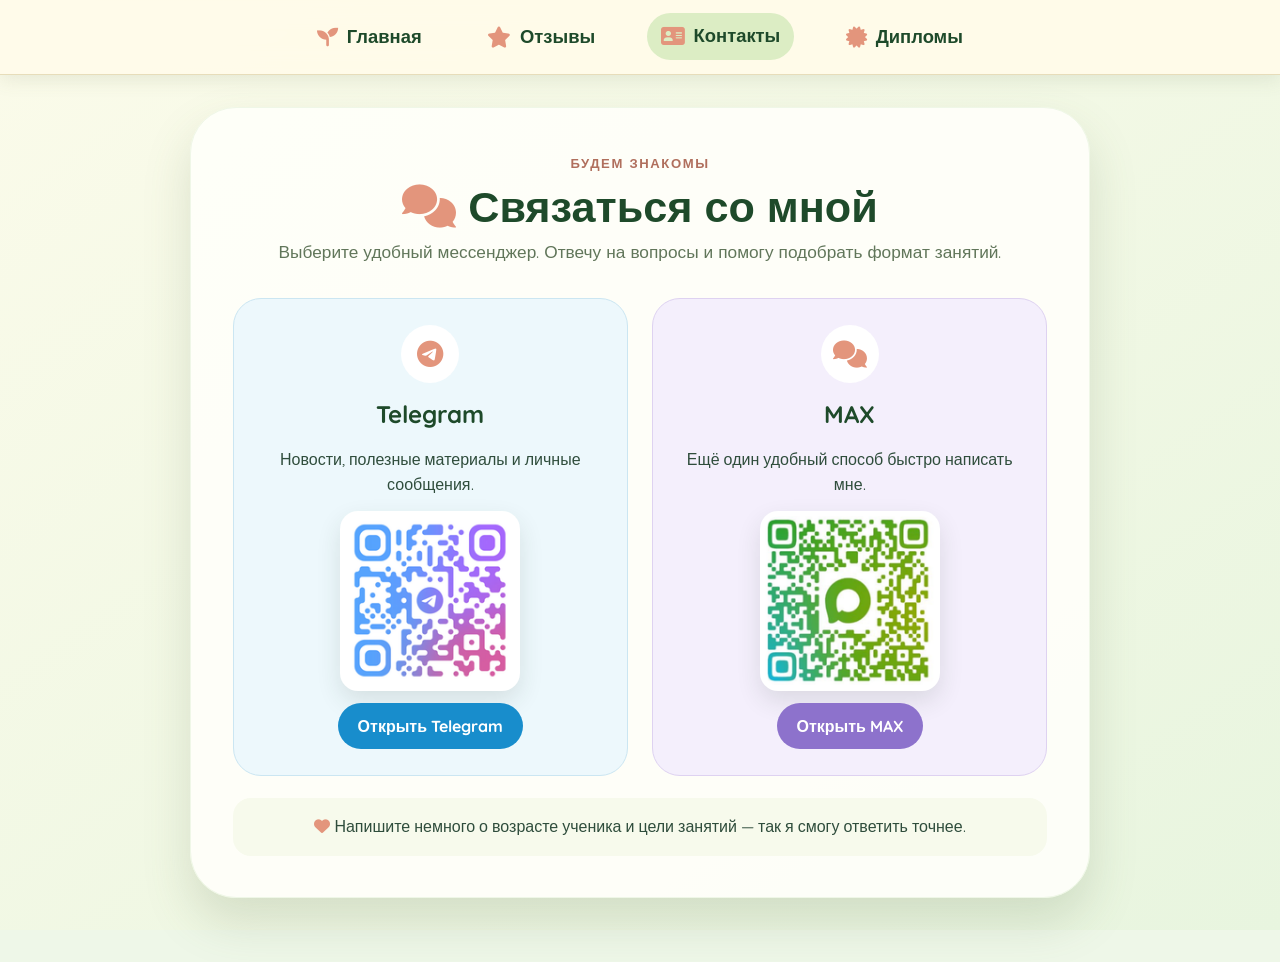
==== contacts.html @ 6bb73559 "Split site sections into separate pages" ====
<!doctype html><html lang="ru"><head><meta charset="utf-8"><meta name="viewport" content="width=device-width,initial-scale=1"><meta name="description" content="Связаться с преподавателем английского Еленой Чистяковой."><title>Контакты · Елена Чистякова</title><link rel="preconnect" href="https://fonts.googleapis.com"><link rel="preconnect" href="https://fonts.gstatic.com" crossorigin><link href="https://fonts.googleapis.com/css2?family=Quicksand:wght@400;500;600;700&display=swap" rel="stylesheet"><link rel="stylesheet" href="https://cdnjs.cloudflare.com/ajax/libs/font-awesome/6.0.0-beta3/css/all.min.css"><link rel="stylesheet" href="./styles.css"></head>
<body><nav class="site-nav" aria-label="Основная навигация"><a class="nav-link" href="./"><i class="fas fa-seedling"></i>Главная</a><a class="nav-link" href="./reviews"><i class="fas fa-star"></i>Отзывы</a><a class="nav-link active" href="./contacts" aria-current="page"><i class="fas fa-address-card"></i>Контакты</a><a class="nav-link" href="./diplomas"><i class="fas fa-certificate"></i>Дипломы</a></nav>
<main class="page-shell"><section class="main-card compact-card"><header class="page-heading"><span class="eyebrow">Будем знакомы</span><h1><i class="fas fa-comments"></i> Связаться со мной</h1><p>Выберите удобный мессенджер. Отвечу на вопросы и помогу подобрать формат занятий.</p></header><div class="contact-grid">
<article class="contact-card telegram-card"><div class="contact-icon"><i class="fab fa-telegram-plane"></i></div><h2>Telegram</h2><p>Новости, полезные материалы и личные сообщения.</p><img src="./assets/qr-telegram.png" alt="QR-код Telegram" width="180" height="180" decoding="async"><a class="btn btn-telegram" href="https://t.me/Elena_Simple_english" target="_blank" rel="noopener">Открыть Telegram</a></article>
<article class="contact-card max-card"><div class="contact-icon"><i class="fas fa-comments"></i></div><h2>MAX</h2><p>Ещё один удобный способ быстро написать мне.</p><img src="./assets/qr-max.png" alt="QR-код MAX" width="180" height="180" decoding="async"><a class="btn btn-max" href="https://max.ru/u/f9LHodD0cOKUETJ3zslv_2gsee7gSmmA3b-eqXK77FQz8dY4U97Ny3anqdg" target="_blank" rel="noopener">Открыть MAX</a></article>
</div><p class="contact-note"><i class="fas fa-heart"></i> Напишите немного о возрасте ученика и цели занятий — так я смогу ответить точнее.</p></section></main></body></html>
---- styles.css ----
:root{--green:#1e4a2a;--sage:#dcedc4;--coral:#e3957c;--gold:#c7b26b;--shadow:0 24px 48px rgba(88,112,72,.18)}
*{box-sizing:border-box;margin:0;padding:0}html{background:#eef7e8}body{min-height:100vh;color:#2f4d3c;font-family:"Quicksand",sans-serif;line-height:1.6;background:linear-gradient(145deg,#fbfbea,#e8f5df)}a{color:inherit}
.site-nav{position:sticky;top:0;z-index:100;display:flex;justify-content:center;gap:clamp(.4rem,3vw,3rem);padding:.85rem 1rem;background:rgba(255,251,234,.96);border-bottom:1px solid #e7ddba;box-shadow:0 5px 18px rgba(95,110,70,.12);backdrop-filter:blur(12px)}
.nav-link{display:inline-flex;align-items:center;gap:.55rem;padding:.55rem .85rem;border-radius:999px;color:var(--green);font-size:clamp(.9rem,2vw,1.15rem);font-weight:700;text-decoration:none;white-space:nowrap;transition:.2s}.nav-link i{color:var(--coral);font-size:1.15em}.nav-link:hover,.nav-link.active{background:var(--sage);transform:translateY(-1px)}
.page-shell{width:min(1180px,92%);margin:2rem auto;padding-bottom:2rem}.main-card{padding:clamp(1.25rem,4vw,2.6rem);background:rgba(255,255,250,.92);border:1px solid #eff7e7;border-radius:clamp(24px,4vw,46px);box-shadow:var(--shadow)}
.hero-grid{display:grid;grid-template-columns:minmax(260px,1fr) minmax(0,2fr);gap:clamp(1.5rem,4vw,2.7rem);align-items:start}.photo-section{text-align:center}.photo-frame{overflow:hidden;border:4px solid #fff9df;border-radius:38px;background:#d9e8cf;box-shadow:0 22px 34px -12px #87a47b}.photo-frame img{display:block;width:100%;height:auto}.photo-caption{display:inline-flex;align-items:center;gap:.6rem;margin-top:1.2rem;padding:.7rem 1.1rem;border:1px solid #d2e5c0;border-radius:999px;background:#f0fae8;font-weight:600}.photo-caption i,.details i,.approach i{color:var(--coral)}
.info-section{display:grid;gap:1.25rem}.name-title{padding-left:1.2rem;border-left:9px solid #b0d2a2}.name-title h1{color:var(--green);font-size:clamp(1.8rem,4vw,2.5rem);line-height:1.2}.name-title p{display:inline-block;margin-top:.55rem;padding:.2rem .8rem;border-radius:999px;background:var(--sage);font-weight:600}.highlight,.approach,blockquote,.details{padding:1.15rem 1.3rem;border-radius:24px}.highlight{background:#e1f0d6;font-weight:600}.highlight i{margin-right:.5rem;color:var(--coral)}.details{display:grid;gap:.8rem;background:#fffefa;border:1px solid #dfedcf}.details p,.approach{display:flex;gap:.8rem;align-items:flex-start}.details i,.approach i{width:1.5rem;margin-top:.25rem;font-size:1.2rem}.approach{border-left:7px solid var(--gold);background:#ecf7e5}blockquote{border:2px dashed #c7dbb2;background:#fcf9e7;font-weight:600}
.button-group,.center-action{display:flex;flex-wrap:wrap;justify-content:center;gap:.8rem}.btn{display:inline-flex;align-items:center;justify-content:center;gap:.55rem;padding:.8rem 1.25rem;border:0;border-radius:999px;font:700 1rem "Quicksand",sans-serif;text-decoration:none;cursor:pointer;transition:.2s}.btn:hover{transform:translateY(-2px);filter:brightness(1.04)}.btn-primary{background:#79b56b;color:#fff}.btn-warm{background:#f7dfae;color:#435337}.btn-telegram{background:#188dcc;color:#fff}.btn-max{background:#8d72cc;color:#fff}
.page-heading{max-width:760px;margin:0 auto 2rem;text-align:center}.page-heading h1{margin:.35rem 0;color:var(--green);font-size:clamp(1.8rem,5vw,2.7rem);line-height:1.2}.page-heading h1 i{color:var(--coral)}.page-heading p{color:#61765a;font-size:1.08rem}.eyebrow{color:#b06f5d;font-size:.82rem;font-weight:700;letter-spacing:.12em;text-transform:uppercase}
.reviews-grid{display:grid;grid-template-columns:repeat(2,minmax(0,1fr));gap:1.2rem}.review-card{display:flex;flex-direction:column;justify-content:space-between;padding:1.4rem;border:1px solid #dce9d2;border-radius:26px;background:#fff;box-shadow:0 13px 22px -18px #63805d}.review-card p{font-style:italic}.review-card footer{display:grid;margin-top:1rem;padding-top:.8rem;border-top:2px dashed #d3e2bd}.review-card footer strong{color:var(--green)}.review-card footer span{color:#6b865e;font-size:.88rem}.center-action{margin-top:1.7rem}
.compact-card{max-width:900px;margin-inline:auto}.contact-grid{display:grid;grid-template-columns:repeat(2,minmax(0,1fr));gap:1.5rem}.contact-card{display:flex;flex-direction:column;align-items:center;gap:.8rem;padding:1.6rem;text-align:center;border-radius:28px}.telegram-card{background:#edf8fc;border:1px solid #cbe6f2}.max-card{background:#f4effc;border:1px solid #ded2f1}.contact-icon{display:grid;width:58px;height:58px;place-items:center;border-radius:50%;background:#fff;color:var(--coral);font-size:1.7rem}.contact-card h2{color:var(--green)}.contact-card img{width:180px;height:180px;padding:.35rem;border-radius:18px;background:#fff;box-shadow:0 10px 25px rgba(40,60,40,.12)}.contact-note{margin-top:1.4rem;padding:1rem;text-align:center;border-radius:18px;background:#f7faec}.contact-note i{color:var(--coral)}
.diploma-layout{text-align:center}.diploma-emblem{display:grid;width:100px;height:100px;margin:0 auto 1rem;place-items:center;border-radius:50%;color:#fff;background:linear-gradient(145deg,#dbc477,#b99e4e);box-shadow:0 15px 30px rgba(169,142,58,.25);font-size:3rem}.achievement-list{display:grid;gap:.8rem;max-width:680px;margin:0 auto 1.5rem;text-align:left}.achievement-list>div{display:flex;align-items:center;gap:1rem;padding:1rem;border-radius:20px;background:#f3f8ec}.achievement-list i{width:2rem;color:var(--coral);font-size:1.35rem;text-align:center}.achievement-list span{display:grid}.achievement-list small{color:#6e8068}.diploma-button{margin:auto}.external-note{margin-top:.8rem;color:#74806f;font-size:.85rem}
.gift-button{position:fixed;bottom:22px;left:22px;width:58px;height:58px;border:3px solid var(--gold);border-radius:50%;color:#4e5d3e;background:#ffeac2;box-shadow:0 8px 25px rgba(160,136,59,.32);font-size:1.5rem;cursor:pointer}.modal{position:fixed;inset:0;z-index:200;display:none;place-items:center;padding:1rem;background:rgba(34,58,37,.82);backdrop-filter:blur(8px)}.modal.open{display:grid}.modal-card{position:relative;width:min(460px,100%);padding:2rem;border-radius:30px;background:#fff;text-align:center;box-shadow:0 30px 60px rgba(0,0,0,.3)}.modal-card h2{color:var(--green)}.modal-close{position:absolute;top:12px;right:14px;width:38px;height:38px;border:0;border-radius:50%;color:#fff;background:var(--coral);font-size:1.5rem;cursor:pointer}.gift-content{display:grid;justify-items:center;gap:1rem;margin-top:1rem;padding:1.3rem;border-radius:20px;background:#f0fae8}.gift-icon{font-size:3.5rem}.gift-result{display:grid;justify-items:center;gap:.8rem}
@media(max-width:760px){.site-nav{justify-content:flex-start;overflow-x:auto}.page-shell{width:95%;margin-top:1rem}.hero-grid,.reviews-grid,.contact-grid{grid-template-columns:1fr}.photo-section{max-width:580px;margin:auto}.name-title h1{font-size:1.65rem}.nav-link{font-size:.88rem;padding:.45rem .62rem}.gift-button{width:48px;height:48px;bottom:12px;left:12px}}
@media(max-width:420px){.nav-link{gap:.35rem}.main-card{padding:1rem}.details,.highlight,.approach,blockquote{padding:.9rem}.contact-card{padding:1rem}}
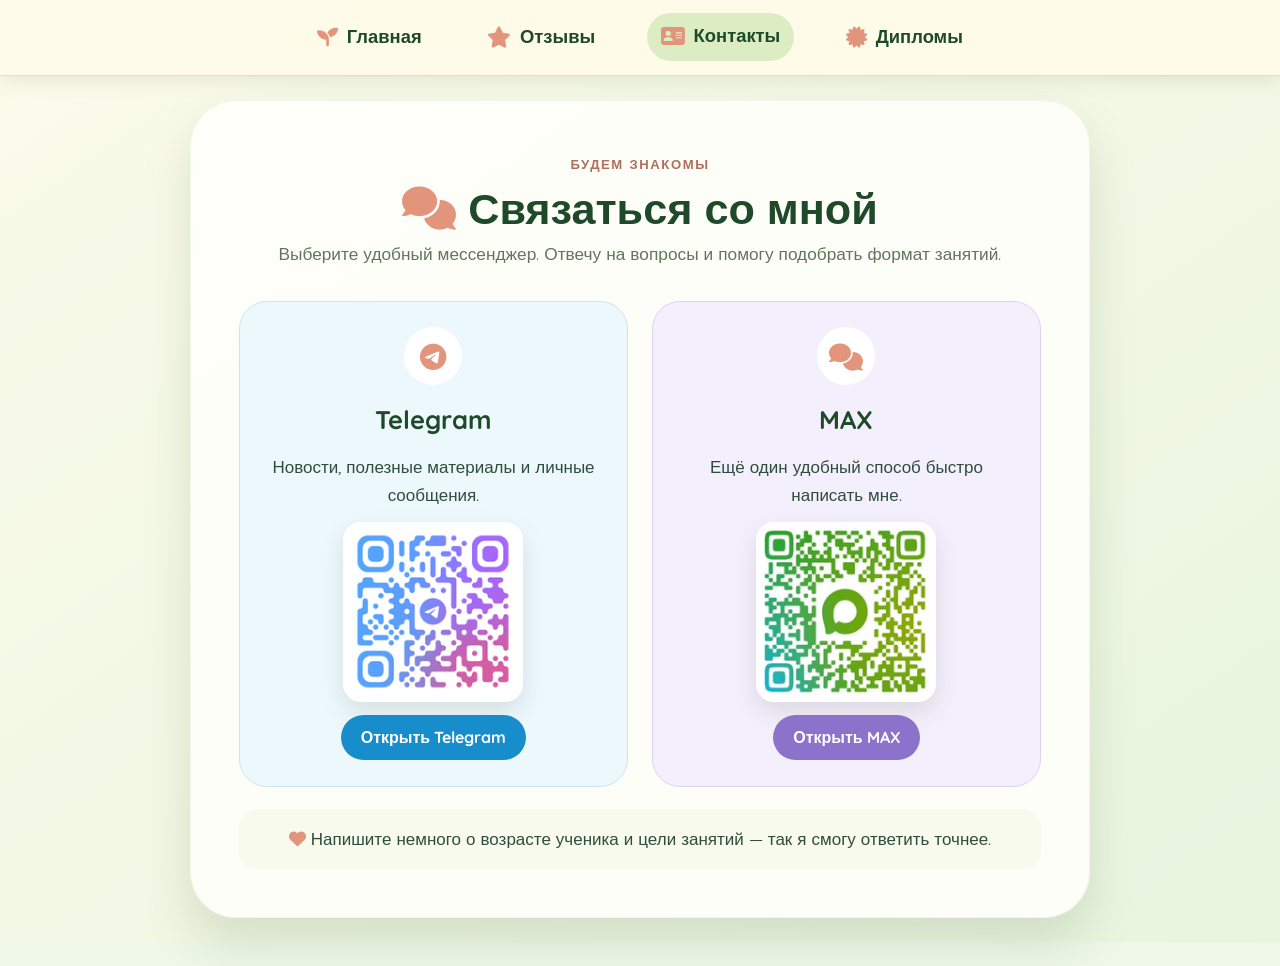
==== commit 07ed42ff: "Publish multi-page site with diploma gallery" ====
--- a/contacts.html
+++ b/contacts.html
@@ -1,5 +1,5 @@
 <!doctype html><html lang="ru"><head><meta charset="utf-8"><meta name="viewport" content="width=device-width,initial-scale=1"><meta name="description" content="Связаться с преподавателем английского Еленой Чистяковой."><title>Контакты · Елена Чистякова</title><link rel="preconnect" href="https://fonts.googleapis.com"><link rel="preconnect" href="https://fonts.gstatic.com" crossorigin><link href="https://fonts.googleapis.com/css2?family=Quicksand:wght@400;500;600;700&display=swap" rel="stylesheet"><link rel="stylesheet" href="https://cdnjs.cloudflare.com/ajax/libs/font-awesome/6.0.0-beta3/css/all.min.css"><link rel="stylesheet" href="./styles.css"></head>
-<body><nav class="site-nav" aria-label="Основная навигация"><a class="nav-link" href="./"><i class="fas fa-seedling"></i>Главная</a><a class="nav-link" href="./reviews"><i class="fas fa-star"></i>Отзывы</a><a class="nav-link active" href="./contacts" aria-current="page"><i class="fas fa-address-card"></i>Контакты</a><a class="nav-link" href="./diplomas"><i class="fas fa-certificate"></i>Дипломы</a></nav>
+<body><nav class="site-nav" aria-label="Основная навигация"><a class="nav-link" href="./index.html"><i class="fas fa-seedling"></i>Главная</a><a class="nav-link" href="./reviews.html"><i class="fas fa-star"></i>Отзывы</a><a class="nav-link active" href="./contacts.html" aria-current="page"><i class="fas fa-address-card"></i>Контакты</a><a class="nav-link" href="./diplomas.html"><i class="fas fa-certificate"></i>Дипломы</a></nav>
 <main class="page-shell"><section class="main-card compact-card"><header class="page-heading"><span class="eyebrow">Будем знакомы</span><h1><i class="fas fa-comments"></i> Связаться со мной</h1><p>Выберите удобный мессенджер. Отвечу на вопросы и помогу подобрать формат занятий.</p></header><div class="contact-grid">
 <article class="contact-card telegram-card"><div class="contact-icon"><i class="fab fa-telegram-plane"></i></div><h2>Telegram</h2><p>Новости, полезные материалы и личные сообщения.</p><img src="./assets/qr-telegram.png" alt="QR-код Telegram" width="180" height="180" decoding="async"><a class="btn btn-telegram" href="https://t.me/Elena_Simple_english" target="_blank" rel="noopener">Открыть Telegram</a></article>
 <article class="contact-card max-card"><div class="contact-icon"><i class="fas fa-comments"></i></div><h2>MAX</h2><p>Ещё один удобный способ быстро написать мне.</p><img src="./assets/qr-max.png" alt="QR-код MAX" width="180" height="180" decoding="async"><a class="btn btn-max" href="https://max.ru/u/f9LHodD0cOKUETJ3zslv_2gsee7gSmmA3b-eqXK77FQz8dY4U97Ny3anqdg" target="_blank" rel="noopener">Открыть MAX</a></article>
--- a/styles.css
+++ b/styles.css
@@ -1,15 +1,15 @@
 :root{--green:#1e4a2a;--sage:#dcedc4;--coral:#e3957c;--gold:#c7b26b;--shadow:0 24px 48px rgba(88,112,72,.18)}
-*{box-sizing:border-box;margin:0;padding:0}html{background:#eef7e8}body{min-height:100vh;color:#2f4d3c;font-family:"Quicksand",sans-serif;line-height:1.6;background:linear-gradient(145deg,#fbfbea,#e8f5df)}a{color:inherit}
+*{box-sizing:border-box;margin:0;padding:0}html{background:#eef7e8}body{min-height:100vh;color:#2f4d3c;font:17px/1.65 "Quicksand",sans-serif;background:linear-gradient(145deg,#fbfbea,#e8f5df)}a{color:inherit}
 .site-nav{position:sticky;top:0;z-index:100;display:flex;justify-content:center;gap:clamp(.4rem,3vw,3rem);padding:.85rem 1rem;background:rgba(255,251,234,.96);border-bottom:1px solid #e7ddba;box-shadow:0 5px 18px rgba(95,110,70,.12);backdrop-filter:blur(12px)}
 .nav-link{display:inline-flex;align-items:center;gap:.55rem;padding:.55rem .85rem;border-radius:999px;color:var(--green);font-size:clamp(.9rem,2vw,1.15rem);font-weight:700;text-decoration:none;white-space:nowrap;transition:.2s}.nav-link i{color:var(--coral);font-size:1.15em}.nav-link:hover,.nav-link.active{background:var(--sage);transform:translateY(-1px)}
-.page-shell{width:min(1180px,92%);margin:2rem auto;padding-bottom:2rem}.main-card{padding:clamp(1.25rem,4vw,2.6rem);background:rgba(255,255,250,.92);border:1px solid #eff7e7;border-radius:clamp(24px,4vw,46px);box-shadow:var(--shadow)}
+.page-shell{width:min(1280px,96%);min-height:calc(100vh - 86px);margin:1.5rem auto;padding-bottom:1.5rem}.main-card{min-height:calc(100vh - 116px);padding:clamp(1.4rem,4vw,3rem);background:rgba(255,255,250,.92);border:1px solid #eff7e7;border-radius:clamp(24px,4vw,46px);box-shadow:var(--shadow)}
 .hero-grid{display:grid;grid-template-columns:minmax(260px,1fr) minmax(0,2fr);gap:clamp(1.5rem,4vw,2.7rem);align-items:start}.photo-section{text-align:center}.photo-frame{overflow:hidden;border:4px solid #fff9df;border-radius:38px;background:#d9e8cf;box-shadow:0 22px 34px -12px #87a47b}.photo-frame img{display:block;width:100%;height:auto}.photo-caption{display:inline-flex;align-items:center;gap:.6rem;margin-top:1.2rem;padding:.7rem 1.1rem;border:1px solid #d2e5c0;border-radius:999px;background:#f0fae8;font-weight:600}.photo-caption i,.details i,.approach i{color:var(--coral)}
 .info-section{display:grid;gap:1.25rem}.name-title{padding-left:1.2rem;border-left:9px solid #b0d2a2}.name-title h1{color:var(--green);font-size:clamp(1.8rem,4vw,2.5rem);line-height:1.2}.name-title p{display:inline-block;margin-top:.55rem;padding:.2rem .8rem;border-radius:999px;background:var(--sage);font-weight:600}.highlight,.approach,blockquote,.details{padding:1.15rem 1.3rem;border-radius:24px}.highlight{background:#e1f0d6;font-weight:600}.highlight i{margin-right:.5rem;color:var(--coral)}.details{display:grid;gap:.8rem;background:#fffefa;border:1px solid #dfedcf}.details p,.approach{display:flex;gap:.8rem;align-items:flex-start}.details i,.approach i{width:1.5rem;margin-top:.25rem;font-size:1.2rem}.approach{border-left:7px solid var(--gold);background:#ecf7e5}blockquote{border:2px dashed #c7dbb2;background:#fcf9e7;font-weight:600}
 .button-group,.center-action{display:flex;flex-wrap:wrap;justify-content:center;gap:.8rem}.btn{display:inline-flex;align-items:center;justify-content:center;gap:.55rem;padding:.8rem 1.25rem;border:0;border-radius:999px;font:700 1rem "Quicksand",sans-serif;text-decoration:none;cursor:pointer;transition:.2s}.btn:hover{transform:translateY(-2px);filter:brightness(1.04)}.btn-primary{background:#79b56b;color:#fff}.btn-warm{background:#f7dfae;color:#435337}.btn-telegram{background:#188dcc;color:#fff}.btn-max{background:#8d72cc;color:#fff}
 .page-heading{max-width:760px;margin:0 auto 2rem;text-align:center}.page-heading h1{margin:.35rem 0;color:var(--green);font-size:clamp(1.8rem,5vw,2.7rem);line-height:1.2}.page-heading h1 i{color:var(--coral)}.page-heading p{color:#61765a;font-size:1.08rem}.eyebrow{color:#b06f5d;font-size:.82rem;font-weight:700;letter-spacing:.12em;text-transform:uppercase}
 .reviews-grid{display:grid;grid-template-columns:repeat(2,minmax(0,1fr));gap:1.2rem}.review-card{display:flex;flex-direction:column;justify-content:space-between;padding:1.4rem;border:1px solid #dce9d2;border-radius:26px;background:#fff;box-shadow:0 13px 22px -18px #63805d}.review-card p{font-style:italic}.review-card footer{display:grid;margin-top:1rem;padding-top:.8rem;border-top:2px dashed #d3e2bd}.review-card footer strong{color:var(--green)}.review-card footer span{color:#6b865e;font-size:.88rem}.center-action{margin-top:1.7rem}
 .compact-card{max-width:900px;margin-inline:auto}.contact-grid{display:grid;grid-template-columns:repeat(2,minmax(0,1fr));gap:1.5rem}.contact-card{display:flex;flex-direction:column;align-items:center;gap:.8rem;padding:1.6rem;text-align:center;border-radius:28px}.telegram-card{background:#edf8fc;border:1px solid #cbe6f2}.max-card{background:#f4effc;border:1px solid #ded2f1}.contact-icon{display:grid;width:58px;height:58px;place-items:center;border-radius:50%;background:#fff;color:var(--coral);font-size:1.7rem}.contact-card h2{color:var(--green)}.contact-card img{width:180px;height:180px;padding:.35rem;border-radius:18px;background:#fff;box-shadow:0 10px 25px rgba(40,60,40,.12)}.contact-note{margin-top:1.4rem;padding:1rem;text-align:center;border-radius:18px;background:#f7faec}.contact-note i{color:var(--coral)}
-.diploma-layout{text-align:center}.diploma-emblem{display:grid;width:100px;height:100px;margin:0 auto 1rem;place-items:center;border-radius:50%;color:#fff;background:linear-gradient(145deg,#dbc477,#b99e4e);box-shadow:0 15px 30px rgba(169,142,58,.25);font-size:3rem}.achievement-list{display:grid;gap:.8rem;max-width:680px;margin:0 auto 1.5rem;text-align:left}.achievement-list>div{display:flex;align-items:center;gap:1rem;padding:1rem;border-radius:20px;background:#f3f8ec}.achievement-list i{width:2rem;color:var(--coral);font-size:1.35rem;text-align:center}.achievement-list span{display:grid}.achievement-list small{color:#6e8068}.diploma-button{margin:auto}.external-note{margin-top:.8rem;color:#74806f;font-size:.85rem}
+.wide-shell{width:min(1400px,96%)}.diploma-gallery{display:grid;grid-template-columns:repeat(4,minmax(0,1fr));gap:1.2rem}.diploma-card{display:flex;min-width:0;flex-direction:column;overflow:hidden;border:1px solid #dce8d1;border-radius:24px;background:#fff;box-shadow:0 14px 26px -19px #526a4c;text-align:left;cursor:pointer;transition:.22s}.diploma-card:hover{transform:translateY(-5px);box-shadow:0 18px 34px -18px #526a4c}.diploma-card img{display:block;width:100%;height:230px;object-fit:cover;object-position:top;background:#edf4e7}.diploma-card span{display:grid;gap:.15rem;padding:1rem}.diploma-card strong{color:var(--green);font:700 1rem "Quicksand",sans-serif}.diploma-card small{color:#6e8068;font:500 .8rem "Quicksand",sans-serif}.diploma-actions{margin-top:1.6rem}.certificate-modal{position:fixed;inset:0;z-index:300;display:none;place-items:center;padding:1rem;background:rgba(28,48,31,.9);backdrop-filter:blur(8px)}.certificate-modal.open{display:grid}.certificate-viewer{position:relative;display:grid;gap:.8rem;width:min(1000px,96vw);max-height:94vh;padding:1.3rem;border-radius:24px;background:#fff;text-align:center}.certificate-viewer h2{padding:0 2.5rem;color:var(--green);font-size:1.2rem}.certificate-viewer img{display:block;max-width:100%;max-height:82vh;margin:auto;object-fit:contain;border-radius:10px}
 .gift-button{position:fixed;bottom:22px;left:22px;width:58px;height:58px;border:3px solid var(--gold);border-radius:50%;color:#4e5d3e;background:#ffeac2;box-shadow:0 8px 25px rgba(160,136,59,.32);font-size:1.5rem;cursor:pointer}.modal{position:fixed;inset:0;z-index:200;display:none;place-items:center;padding:1rem;background:rgba(34,58,37,.82);backdrop-filter:blur(8px)}.modal.open{display:grid}.modal-card{position:relative;width:min(460px,100%);padding:2rem;border-radius:30px;background:#fff;text-align:center;box-shadow:0 30px 60px rgba(0,0,0,.3)}.modal-card h2{color:var(--green)}.modal-close{position:absolute;top:12px;right:14px;width:38px;height:38px;border:0;border-radius:50%;color:#fff;background:var(--coral);font-size:1.5rem;cursor:pointer}.gift-content{display:grid;justify-items:center;gap:1rem;margin-top:1rem;padding:1.3rem;border-radius:20px;background:#f0fae8}.gift-icon{font-size:3.5rem}.gift-result{display:grid;justify-items:center;gap:.8rem}
-@media(max-width:760px){.site-nav{justify-content:flex-start;overflow-x:auto}.page-shell{width:95%;margin-top:1rem}.hero-grid,.reviews-grid,.contact-grid{grid-template-columns:1fr}.photo-section{max-width:580px;margin:auto}.name-title h1{font-size:1.65rem}.nav-link{font-size:.88rem;padding:.45rem .62rem}.gift-button{width:48px;height:48px;bottom:12px;left:12px}}
-@media(max-width:420px){.nav-link{gap:.35rem}.main-card{padding:1rem}.details,.highlight,.approach,blockquote{padding:.9rem}.contact-card{padding:1rem}}
+@media(max-width:1050px){.diploma-gallery{grid-template-columns:repeat(3,minmax(0,1fr))}}@media(max-width:760px){body{font-size:16px}.site-nav{justify-content:flex-start;overflow-x:auto}.page-shell{width:95%;margin-top:1rem}.main-card{min-height:calc(100vh - 95px)}.hero-grid,.reviews-grid,.contact-grid{grid-template-columns:1fr}.diploma-gallery{grid-template-columns:repeat(2,minmax(0,1fr))}.diploma-card img{height:200px}.photo-section{max-width:580px;margin:auto}.name-title h1{font-size:1.65rem}.nav-link{font-size:.88rem;padding:.45rem .62rem}.gift-button{width:48px;height:48px;bottom:12px;left:12px}}
+@media(max-width:420px){.nav-link{gap:.35rem}.main-card{padding:1rem}.details,.highlight,.approach,blockquote{padding:.9rem}.contact-card{padding:1rem}.diploma-gallery{grid-template-columns:1fr}.diploma-card img{height:auto;max-height:340px;object-fit:contain}}
